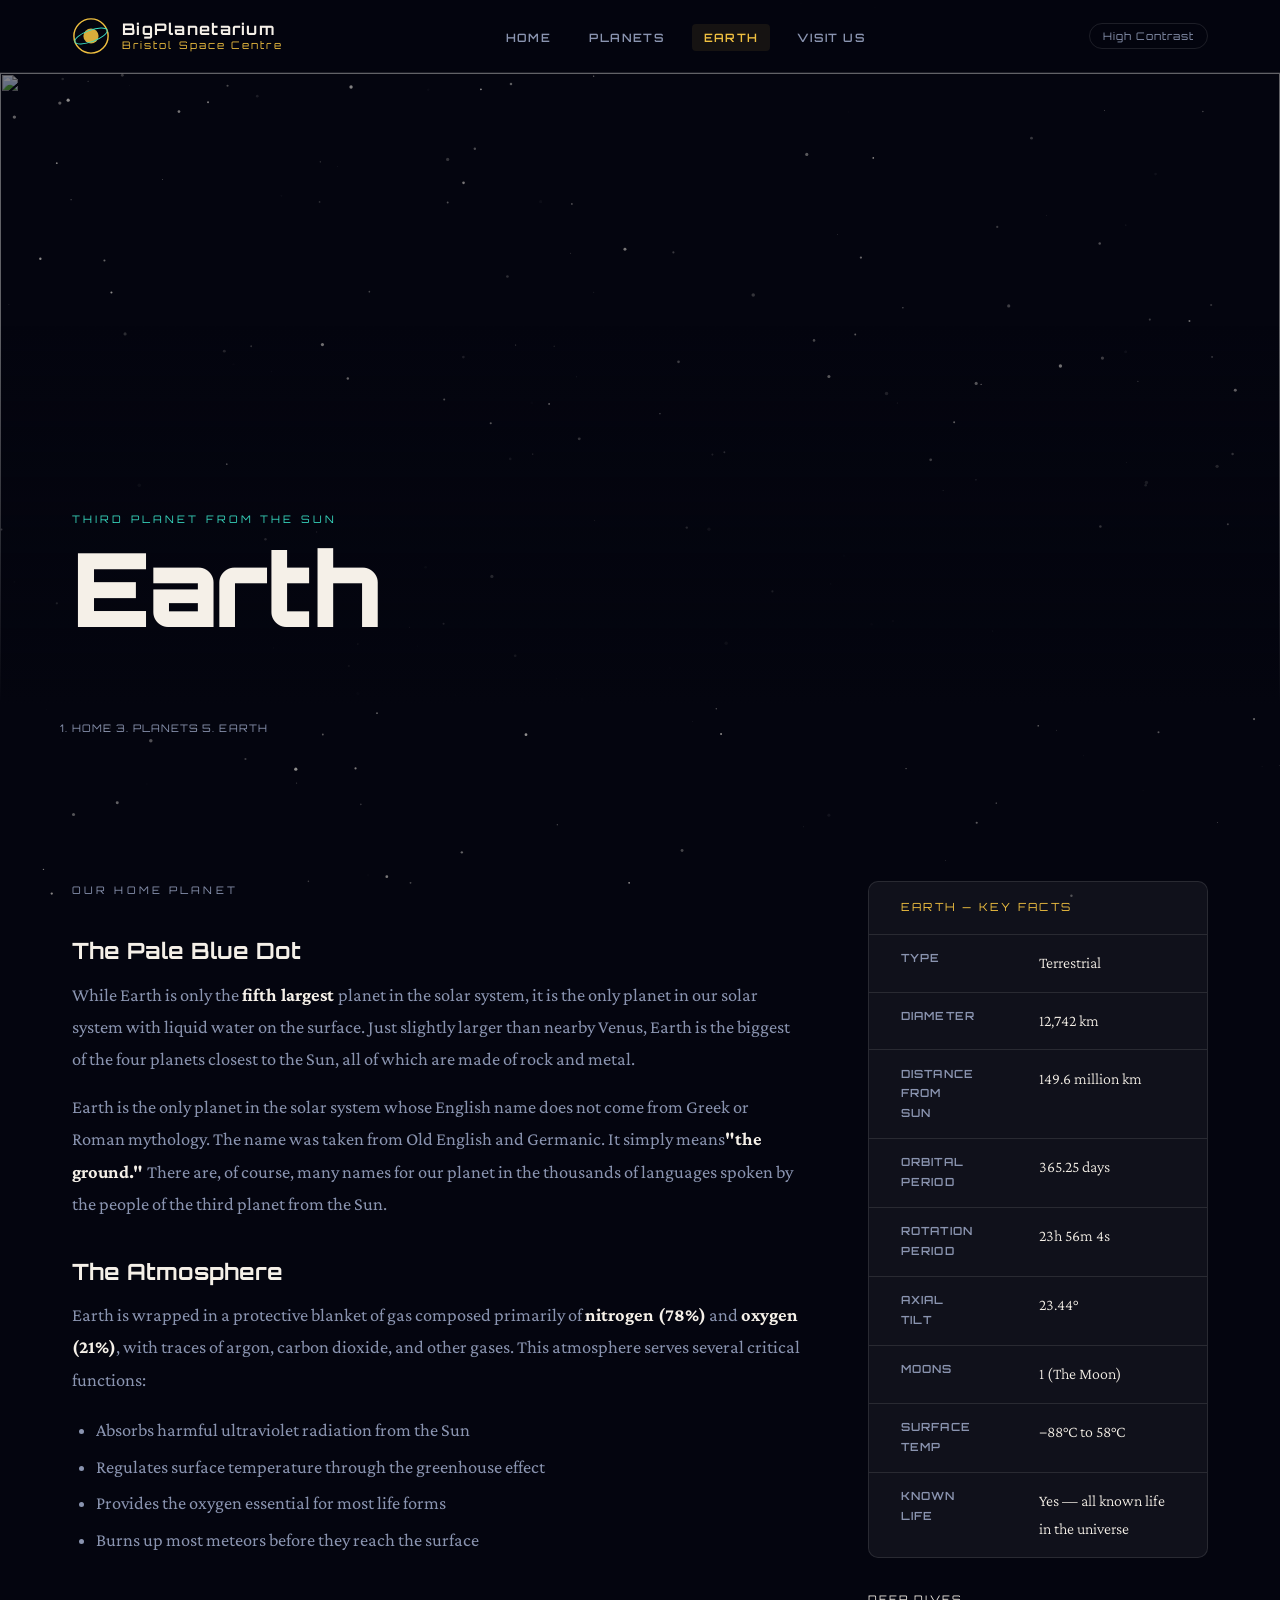
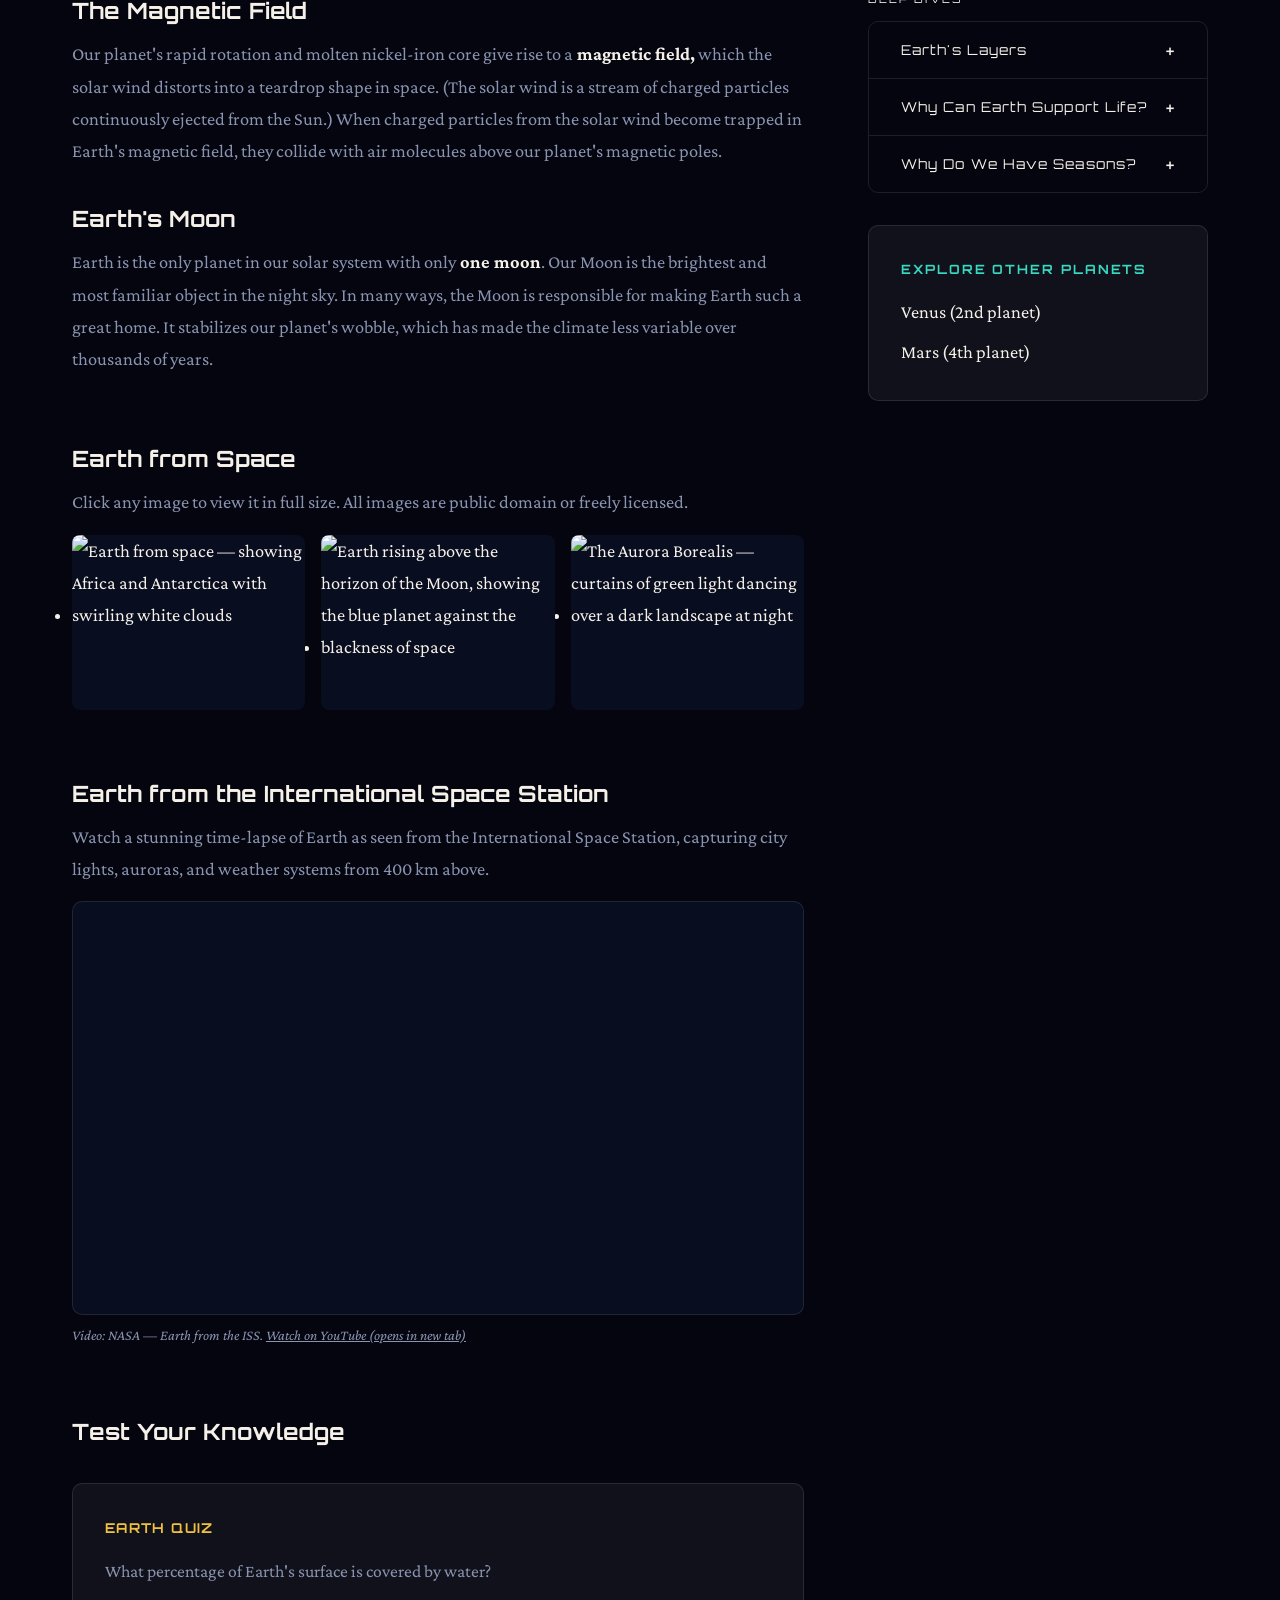
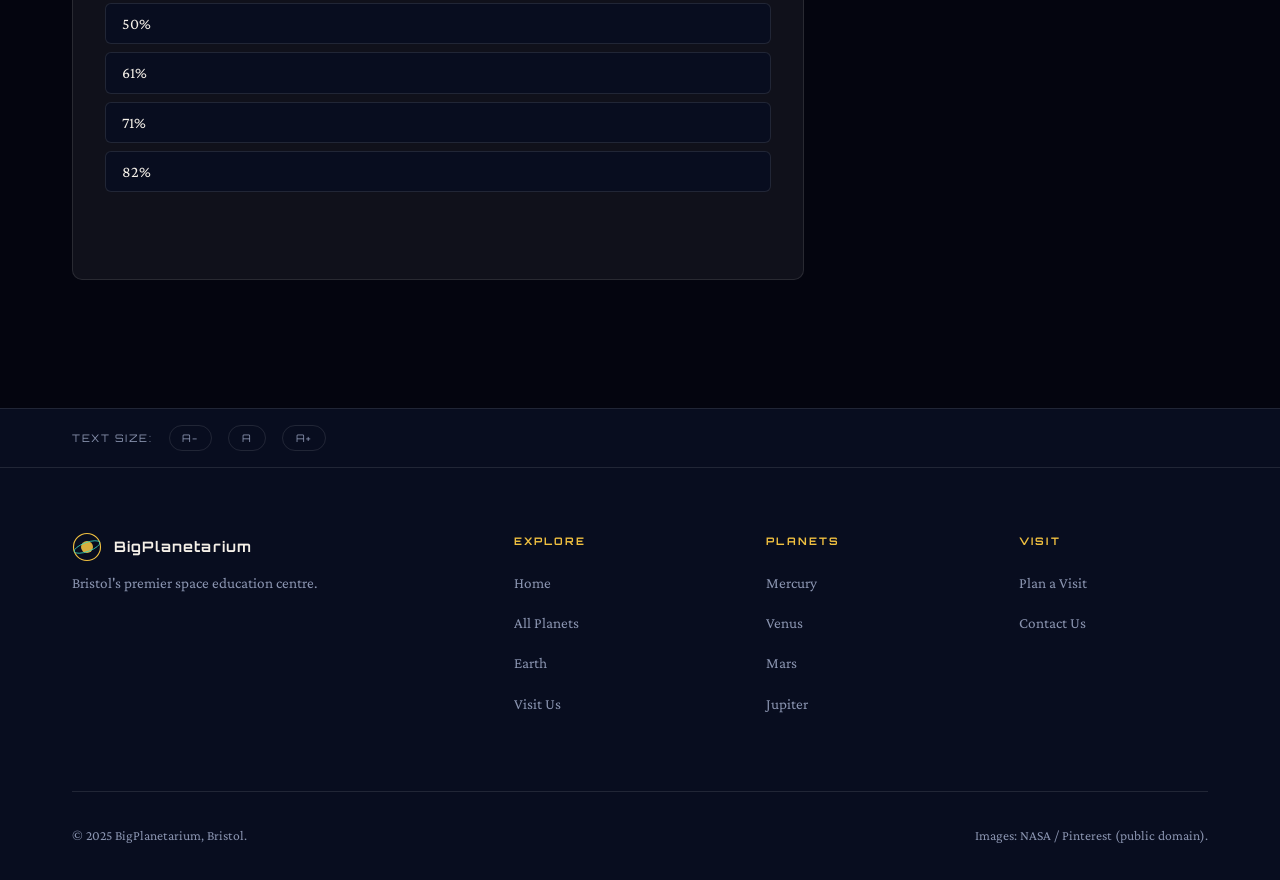
==== earth.html @ 1577a623 "updated and saved files" ====
<!DOCTYPE html>
<html lang="en">
<head>
  <meta charset="UTF-8" />
  <meta name="viewport" content="width=device-width, initial-scale=1.0" />
  <meta name="description" content="Explore Earth — our pale blue dot. Learn about its atmosphere, oceans, magnetic field, and the conditions that make it the only known planet to support life." />
  <title>Earth — BigPlanetarium</title>
  <link rel="stylesheet" href="css/style.css" />
  <link rel="icon" href="data:image/svg+xml,<svg xmlns='http://www.w3.org/2000/svg' viewBox='0 0 32 32'><circle cx='16' cy='16' r='14' fill='%23f0c040'/><circle cx='16' cy='16' r='8' fill='%23080d1f'/></svg>" />
</head>
<body>

  <a class="skip-link" href="#main-content">Skip to main content</a>
  <canvas id="starfield" aria-hidden="true"></canvas>

  <div class="page-wrapper">

    <!-- header -->
    <header class="site-header" role="banner">
      <div class="nav-inner">
        <a class="nav-logo" href="index.html" aria-label="BigPlanetarium — Home">
          <svg class="nav-logo-icon" viewBox="0 0 40 40" fill="none"
               xmlns="http://www.w3.org/2000/svg" aria-hidden="true" focusable="false">
            <circle cx="20" cy="20" r="18" stroke="#f0c040" stroke-width="1.5" />
            <circle cx="20" cy="20" r="8"  fill="#f0c040" opacity="0.9" />
            <ellipse cx="20" cy="20" rx="18" ry="6"
                     stroke="#38d9c0" stroke-width="1" fill="none"
                     transform="rotate(-20 20 20)" />
          </svg>
          <span class="nav-logo-text">
            BigPlanetarium
            <span>Bristol Space Centre</span>
          </span>
        </a>

        <button class="nav-toggle"
                aria-controls="primary-nav"
                aria-expanded="false"
                aria-label="Toggle navigation menu">
          <span class="icon-menu" aria-hidden="true">=</span>
          <span class="icon-close" aria-hidden="true">✕</span>
        </button>

        <nav aria-label="Primary navigation">
          <ul class="nav-list" id="primary-nav" role="list">
            <li><a href="index.html">Home</a></li>
            <li><a href="planets.html">Planets</a></li>
            <li><a href="earth.html" aria-current="page">Earth</a></li>
            <li><a href="about.html">Visit Us</a></li>
          </ul>
        </nav>

        <button class="contrast-btn" aria-pressed="false" title="Toggle high contrast mode">
          High Contrast
        </button>
      </div>
    </header>

    <main id="main-content" tabindex="-1">

      <!-- planet header -->
      <section class="planet-hero" aria-labelledby="earth-page-heading">
        <div class="planet-hero-bg" aria-hidden="true">
          <img src="https://i.pinimg.com/1200x/a0/ea/66/a0ea66f8c3942e92227729594aec8eda.jpg"
               alt=""
               loading="eager" />
        </div>
        <div class="planet-hero-content container">
          <p class="planet-hero-label">Third Planet from the Sun</p>
          <h1 class="planet-hero-title" id="earth-page-heading">Earth</h1>
        </div>
      </section>

      <!-- breadcrumb -->
      <nav aria-label="Breadcrumb" class="container">
        <ol class="breadcrumb" role="list">
          <li><a href="index.html">Home</a></li>
          <li aria-hidden="true" class="breadcrumb-sep">›</li>
          <li><a href="planets.html">Planets</a></li>
          <li aria-hidden="true" class="breadcrumb-sep">›</li>
          <li aria-current="page">Earth</li>
        </ol>
      </nav>

      <!-- main details -->
      <section class="section" aria-labelledby="earth-overview-heading">
        <div class="container">
          <div class="planet-detail-layout">

            <!-- main text  -->
            <div class="planet-detail-body">
              <p class="section-label">Our Home Planet</p>
              <h2 id="earth-overview-heading">The Pale Blue Dot</h2>

              <p>
                While Earth is only the <strong>fifth largest </strong>planet in the solar system, it is the 
                only planet in our solar system with liquid water on the surface. Just slightly 
                larger than nearby Venus, Earth is the biggest of the four planets closest to the 
                Sun, all of which are made of rock and metal.
              </p>
              <p>
                Earth is the only planet in the solar system whose English name does not come from Greek 
                or Roman mythology. The name was taken from Old English and Germanic. It simply means<strong>"the ground." </strong> 
                There are, of course, many names for our planet in the thousands of languages spoken by the people 
                of the third planet from the Sun.
              </p>

              <h2>The Atmosphere</h2>
              <p>
                Earth is wrapped in a protective blanket of gas composed primarily of
                <strong>nitrogen (78%)</strong> and <strong>oxygen (21%)</strong>, with traces
                of argon, carbon dioxide, and other gases. This atmosphere serves several
                critical functions:
              </p>
              <ul style="color:var(--clr-muted); padding-left:1.5rem; margin-bottom:var(--space-sm); line-height:2;">
                <li>Absorbs harmful ultraviolet radiation from the Sun</li>
                <li>Regulates surface temperature through the greenhouse effect</li>
                <li>Provides the oxygen essential for most life forms</li>
                <li>Burns up most meteors before they reach the surface</li>
              </ul>

              <h2>The Magnetic Field</h2>
              <p>
                Our planet's rapid rotation and molten nickel-iron core give rise to a<strong> magnetic 
                field,</strong> which the solar wind distorts into a teardrop shape in space. (The solar 
                wind is a stream of charged particles continuously ejected from the Sun.) When 
                charged particles from the solar wind become trapped in Earth's magnetic field, 
                they collide with air molecules above our planet's magnetic poles.
              </p>

              <h2>Earth's Moon</h2>
              <p>
                Earth is the only planet in our solar system with only<strong> one moon</strong>. Our Moon is the brightest 
                and most familiar object in the night sky. In many ways, the Moon is responsible for making 
                Earth such a great home. It stabilizes our planet's wobble, which has made the climate less 
                variable over thousands of years.
              </p>

              <!-- photo gallery -->
              <section aria-labelledby="gallery-heading" style="margin-top:var(--space-lg);">
                <h2 id="gallery-heading">Earth from Space</h2>
                <p style="color:var(--clr-muted);margin-bottom:var(--space-sm);">
                  Click any image to view it in full size. All images are public domain or
                  freely licensed.
                </p>

                <ul class="gallery-grid" role="list">
                  <li>
                    <figure class="gallery-item"
                            tabindex="0"
                            role="button"
                            aria-label="View full size: The Blue Marble — Earth from Apollo 17"
                            data-lightbox="https://assets.science.nasa.gov/content/dam/science/esd/eo/images/imagerecords/0/885/modis_wonderglobe_lrg.jpg"
                            data-alt="Earth from Apollo 17 — the full disc of Earth showing Africa, Antarctica, and swirling cloud formations"
                            data-caption="The 'Blue Marble' — photographed by the Apollo 17 crew, 1972">
                      <img src="https://assets.science.nasa.gov/content/dam/science/esd/eo/images/imagerecords/0/885/modis_wonderglobe_lrg.jpg"
                           alt="Earth from space — showing Africa and Antarctica with swirling white clouds"
                           loading="lazy" width="500" height="375" />
                      <figcaption>The Blue Marble, Apollo 17</figcaption>
                    </figure>
                  </li>

                  <li>
                    <figure class="gallery-item"
                            tabindex="0"
                            role="button"
                            aria-label="View full size: Earthrise over the Moon"
                            data-lightbox="https://assets.science.nasa.gov/dynamicimage/assets/science/esd/eo/images/imagerecords/150000/150699/art001e000095_FD1_Earth1_orig.jpg?w=720&h=540&fit=clip&crop=faces%2Cfocalpoint"
                            data-alt="Earth rising over the lunar horizon — a small blue and white sphere above the grey lunar surface"
                            data-caption="Earthrise — photographed from lunar orbit">
                      <img src="https://assets.science.nasa.gov/dynamicimage/assets/science/esd/eo/images/imagerecords/150000/150699/art001e000095_FD1_Earth1_orig.jpg?w=720&h=540&fit=clip&crop=faces%2Cfocalpoint"
                           alt="Earth rising above the horizon of the Moon, showing the blue planet against the blackness of space"
                           loading="lazy" width="500" height="375" />
                      <figcaption>Earthrise — from the Moon</figcaption>
                    </figure>
                  </li>

                  <li>
                    <figure class="gallery-item"
                            tabindex="0"
                            role="button"
                            aria-label="View full size: Aurora Borealis from the ISS"
                            data-lightbox="https://i.pinimg.com/736x/be/da/b7/bedab7f83283779652b79c8619fe3b9f.jpg"
                            data-alt="Aurora Borealis photographed from the International Space Station — curtains of green and pink light over the polar regions"
                            data-caption="Aurora Borealis — photographed from the ISS">
                      <img src="https://i.pinimg.com/736x/be/da/b7/bedab7f83283779652b79c8619fe3b9f.jpg"
                           alt="The Aurora Borealis — curtains of green light dancing over a dark landscape at night"
                           loading="lazy" width="500" height="375" />
                      <figcaption>Aurora Borealis</figcaption>
                    </figure>
                  </li>
                </ul>
              </section>

              <!-- video-->
              <section aria-labelledby="earth-video-heading" style="margin-top:var(--space-lg);">
                <h2 id="earth-video-heading">Earth from the International Space Station</h2>
                <p style="color:var(--clr-muted);margin-bottom:var(--space-sm);">
                  Watch a stunning time-lapse of Earth as seen from the
                  International Space Station, capturing city lights, auroras,
                  and weather systems from 400 km above.
                </p>
                <div class="video-wrap reveal">
                  <iframe width="560" height="315" src="https://www.youtube.com/embed/FG0fTKAqZ5g?si=7YWrjn0rTLWHgFlq" 
                  title="YouTube video player" frameborder="0" allow="accelerometer; autoplay; clipboard-write; encrypted-media; 
                  gyroscope; picture-in-picture; web-share" referrerpolicy="strict-origin-when-cross-origin" allowfullscreen></iframe>
                </div>
                <p style="color:var(--clr-muted);font-size:0.9rem;margin-top:0.5rem;">
                  <em>Video: NASA — Earth from the ISS.
                  <a href="https://youtu.be/FG0fTKAqZ5g?si=_Vwd6AWdwc_CxNia"
                     rel="noopener noreferrer" target="_blank"
                     style="color:var(--clr-accent-teal);">
                    Watch on YouTube (opens in new tab)
                  </a></em>
                </p>
              </section>

              <!-- quiz -->
              <section aria-labelledby="quiz-heading" style="margin-top:var(--space-lg);">
                <h2 id="quiz-heading">Test Your Knowledge</h2>

                <div class="quiz-card" id="planet-quiz" data-correct="2">
                  <h3>Earth Quiz</h3>

                  <p class="quiz-question" id="quiz-q1">
                    What percentage of Earth's surface is covered by water?
                  </p>

                  <ul class="quiz-options" role="list" aria-labelledby="quiz-q1">
                    <li role="listitem">
                      <button class="quiz-option-btn"
                              aria-describedby="quiz-feedback">
                        50%
                      </button>
                    </li>
                    <li role="listitem">
                      <button class="quiz-option-btn"
                              aria-describedby="quiz-feedback">
                        61%
                      </button>
                    </li>
                    <li role="listitem">
                      <button class="quiz-option-btn"
                              aria-describedby="quiz-feedback">
                        71%
                      </button>
                    </li>
                    <li role="listitem">
                      <button class="quiz-option-btn"
                              aria-describedby="quiz-feedback">
                        82%
                      </button>
                    </li>
                  </ul>

                  <!-- result announce -->
                  <p class="quiz-feedback"
                     id="quiz-feedback"
                     aria-live="polite"
                     aria-atomic="true"></p>
                </div>
              </section>

            </div><!-- planet detail -->

            <!-- more facts  -->
            <aside aria-label="Earth key facts and further reading">

              <!-- facts table -->
              <div class="planet-facts" style="margin-bottom:var(--space-md);">
                <table class="facts-table">
                  <caption>Earth — Key Facts</caption>
                  <tbody>
                    <tr>
                      <th scope="row">Type</th>
                      <td>Terrestrial</td>
                    </tr>
                    <tr>
                      <th scope="row">Diameter</th>
                      <td>12,742 km</td>
                    </tr>
                    <tr>
                      <th scope="row">Distance from Sun</th>
                      <td>149.6 million km </td>
                    </tr>
                    <tr>
                      <th scope="row">Orbital Period</th>
                      <td>365.25 days</td>
                    </tr>
                    <tr>
                      <th scope="row">Rotation Period</th>
                      <td>23h 56m 4s</td>
                    </tr>
                    <tr>
                      <th scope="row">Axial Tilt</th>
                      <td>23.44°</td>
                    </tr>
                    <tr>
                      <th scope="row">Moons</th>
                      <td>1 (The Moon)</td>
                    </tr>
                    <tr>
                      <th scope="row">Surface Temp</th>
                      <td>−88°C to 58°C</td>
                    </tr>
                    <tr>
                      <th scope="row">Known Life</th>
                      <td>Yes — all known life in the universe</td>
                    </tr>
                  </tbody>
                </table>
              </div>

              <!-- deep dives -->
              <div style="margin-bottom:var(--space-md);">
                <p style="font-family:var(--font-display);font-size:0.65rem;letter-spacing:0.2em;color:var(--clr-accent-gold);text-transform:uppercase;margin-bottom:0.75rem;">
                  Deep Dives
                </p>
                <div class="accordion" role="list">
                  <div class="accordion-item" role="listitem">
                    <h3>
                      <button class="accordion-btn"
                              aria-expanded="false"
                              aria-controls="acc-layers"
                              id="acc-layers-btn">
                        Earth's Layers
                        <span class="accordion-icon" aria-hidden="true">+</span>
                      </button>
                    </h3>
                    <div class="accordion-panel" id="acc-layers"
                         role="region" aria-labelledby="acc-layers-btn">
                      <p>
                        Earth has four main layers: the <strong>inner core</strong> (solid iron
                        and nickel, ~1,220 km radius), the <strong>outer core</strong> (liquid
                        iron, ~2,260 km thick), the <strong>mantle</strong> (silicate rock,
                        ~2,900 km thick), and the <strong>crust</strong> (5–70 km thick).
                        The movement of tectonic plates on the crust causes earthquakes,
                        volcanoes, and the slow drift of continents.
                      </p>
                    </div>
                  </div>

                  <div class="accordion-item" role="listitem">
                    <h3>
                      <button class="accordion-btn"
                              aria-expanded="false"
                              aria-controls="acc-life"
                              id="acc-life-btn">
                        Why Can Earth Support Life?
                        <span class="accordion-icon" aria-hidden="true">+</span>
                      </button>
                    </h3>
                    <div class="accordion-panel" id="acc-life"
                         role="region" aria-labelledby="acc-life-btn">
                      <p>
                        Earth sits in the Sun's <em>habitable zone</em> — the "Goldilocks
                        region" where temperatures allow liquid water to exist. Combined with
                        its protective magnetic field, ozone layer, stabilising Moon, and
                        plate tectonics (which recycles carbon), Earth has maintained
                        conditions suitable for life for over 3.5 billion years.
                      </p>
                    </div>
                  </div>

                  <div class="accordion-item" role="listitem">
                    <h3>
                      <button class="accordion-btn"
                              aria-expanded="false"
                              aria-controls="acc-seasons"
                              id="acc-seasons-btn">
                        Why Do We Have Seasons?
                        <span class="accordion-icon" aria-hidden="true">+</span>
                      </button>
                    </h3>
                    <div class="accordion-panel" id="acc-seasons"
                         role="region" aria-labelledby="acc-seasons-btn">
                      <p>
                        Earth's seasons are caused by its axial tilt of 23.44°, not by its
                        varying distance from the Sun (a common misconception). When the
                        Northern Hemisphere tilts toward the Sun, it receives more direct
                        sunlight and experiences summer. Six months later, it tilts away,
                        receiving less sunlight — winter.
                      </p>
                    </div>
                  </div>

                </div>
              </div>

              <!-- other planet nav -->
              <div class="info-box">
                <h3>Explore Other Planets</h3>
                <nav aria-label="Related planets">
                  <ul style="list-style:none;">
                    <li style="margin-bottom:0.5rem;">
                      <a href="planets.html#venus"
                         style="color:var(--clr-accent-gold);text-decoration:none;">
                        Venus (2nd planet)
                      </a>
                    </li>
                    <li>
                      <a href="planets.html#mars"
                         style="color:var(--clr-accent-gold);text-decoration:none;">
                        Mars (4th planet)
                      </a>
                    </li>
                  </ul>
                </nav>
              </div>

            </aside>

          </div><!-- planet detail stuff -->
        </div>
      </section>

      <!-- accessibilty bar -->
      <div role="complementary" aria-label="Accessibility tools"
           style="background:var(--clr-deep); border-top:1px solid var(--clr-border); padding:var(--space-sm) 0;">
        <div class="container"
             style="display:flex;align-items:center;gap:1rem;flex-wrap:wrap;">
          <span style="font-family:var(--font-display);font-size:0.65rem;letter-spacing:0.15em;color:var(--clr-muted);text-transform:uppercase;">
            Text Size:
          </span>
          <button class="font-decrease contrast-btn" aria-label="Decrease text size">A−</button>
          <button class="font-reset   contrast-btn" aria-label="Reset text size">A</button>
          <button class="font-increase contrast-btn" aria-label="Increase text size">A+</button>
        </div>
      </div>

    </main>

    <!-- footer -->
    <footer class="site-footer" role="contentinfo">
      <div class="footer-inner">
        <div class="footer-grid">
          <div class="footer-brand">
            <a class="nav-logo" href="index.html" aria-label="BigPlanetarium — Home">
              <svg width="30" height="30" viewBox="0 0 40 40" fill="none" aria-hidden="true" focusable="false">
                <circle cx="20" cy="20" r="18" stroke="#f0c040" stroke-width="1.5"/>
                <circle cx="20" cy="20" r="8" fill="#f0c040" opacity="0.9"/>
                <ellipse cx="20" cy="20" rx="18" ry="6" stroke="#38d9c0" stroke-width="1" fill="none" transform="rotate(-20 20 20)"/>
              </svg>
              <span class="nav-logo-text" style="font-size:0.9rem;">BigPlanetarium</span>
            </a>
            <p>Bristol's premier space education centre.</p>
          </div>
          <div class="footer-col">
            <h4>Explore</h4>
            <ul>
              <li><a href="index.html">Home</a></li>
              <li><a href="planets.html">All Planets</a></li>
              <li><a href="earth.html">Earth</a></li>
              <li><a href="about.html">Visit Us</a></li>
            </ul>
          </div>
          <div class="footer-col">
            <h4>Planets</h4>
            <ul>
              <li><a href="planets.html#mercury">Mercury</a></li>
              <li><a href="planets.html#venus">Venus</a></li>
              <li><a href="planets.html#mars">Mars</a></li>
              <li><a href="planets.html#jupiter">Jupiter</a></li>
            </ul>
          </div>
          <div class="footer-col">
            <h4>Visit</h4>
            <ul>
              <li><a href="about.html">Plan a Visit</a></li>
              <li><a href="about.html#contact">Contact Us</a></li>
            </ul>
          </div>
        </div>
        <div class="footer-bottom">
          <p>&copy; 2025 BigPlanetarium, Bristol.</p>
          <p>Images: NASA / Pinterest (public domain).</p>
        </div>
      </div>
    </footer>

  </div>

  <!-- lightbox -->
  <div id="lightbox" class="lightbox-overlay"
       role="dialog" aria-modal="true"
       aria-label="Image viewer"
       aria-hidden="true">
    <button class="lightbox-close" id="lightbox-close" aria-label="Close image viewer">✕</button>
    <img id="lightbox-img" src="" alt="" />
    <p class="lightbox-caption" id="lightbox-caption"></p>
  </div>

  <script src="js/main.js"></script>
</body>
</html>
---- css/style.css ----
@import url('https://fonts.googleapis.com/css2?family=Orbitron:wght@400;600;700;900&family=Crimson+Pro:ital,wght@0,300;0,400;0,600;1,300;1,400&display=swap');

/* colours*/
:root {
  --clr-void:   #04050f;
  --clr-deep:   #080d1f;
  --clr-nebula: #0d1535;
  --clr-gold:   #f0c040;
  --clr-teal:   #38d9c0;
  --clr-rose:   #e8547a;
  --clr-star:   #f5f0e8;
  --clr-muted:  #8a94b0;
  --clr-surface: rgba(255,255,255,0.05);
  --clr-border:  rgba(255,255,255,0.1);

  --font-display: 'Orbitron', sans-serif;
  --font-body:    'Crimson Pro', serif;

  --space-xs: 0.5rem;
  --space-sm: 1rem;
  --space-md: 2rem;
  --space-lg: 4rem;
  --space-xl: 8rem;

  --t: 0.3s ease;
  --focus-ring: 3px solid var(--clr-gold);
}

/*reseting */
*, *::before, *::after { box-sizing: border-box; margin: 0; padding: 0; }

html { scroll-behavior: smooth; font-size: 16px; }

@media (prefers-reduced-motion: reduce) {
  *, *::before, *::after {
    animation-duration: 0.01ms !important;
    animation-iteration-count: 1 !important;
    transition-duration: 0.01ms !important;
    scroll-behavior: auto !important;
  }
}

body {
  background: var(--clr-void);
  color: var(--clr-star);
  font-family: var(--font-body);
  font-size: 1.15rem;
  line-height: 1.75;
  min-height: 100vh;
  overflow-x: hidden;
}

/* skip link */
.skip-link {
  position: absolute;
  top: -100%;
  left: var(--space-sm);
  background: var(--clr-gold);
  color: var(--clr-void);
  font-family: var(--font-display);
  font-size: 0.8rem;
  font-weight: 700;
  letter-spacing: 0.05em;
  padding: 0.75rem 1.5rem;
  border-radius: 0 0 6px 6px;
  text-decoration: none;
  z-index: 9999;
  transition: top var(--t);
}
.skip-link:focus { top: 0; }

:focus-visible { outline: var(--focus-ring); outline-offset: 4px; border-radius: 3px; }


#starfield {
  position: fixed;
  inset: 0;
  z-index: 0;
  pointer-events: none;
  opacity: 0.6;
}

.page-wrapper { position: relative; z-index: 1; }

/* all of the nav stuff */
.site-header {
  position: sticky;
  top: 0;
  z-index: 100;
  background: rgba(4,5,15,0.9);
  backdrop-filter: blur(12px);
  -webkit-backdrop-filter: blur(12px);
  border-bottom: 1px solid var(--clr-border);
}

.nav-inner {
  max-width: 1200px;
  margin: 0 auto;
  padding: 0 var(--space-md);
  display: flex;
  align-items: center;
  justify-content: space-between;
  height: 72px;
}

.nav-logo {
  display: flex;
  align-items: center;
  gap: 0.75rem;
  text-decoration: none;
  color: var(--clr-star);
}

.nav-logo-icon { width: 38px; height: 38px; flex-shrink: 0; }

.nav-logo-text {
  font-family: var(--font-display);
  font-size: 1rem;
  font-weight: 700;
  letter-spacing: 0.08em;
  line-height: 1.2;
}

.nav-logo-text span {
  display: block;
  color: var(--clr-gold);
  font-size: 0.65rem;
  letter-spacing: 0.2em;
  font-weight: 400;
}

.nav-toggle {
  display: none;
  background: none;
  border: 1px solid var(--clr-border);
  border-radius: 6px;
  color: var(--clr-star);
  cursor: pointer;
  padding: 0.5rem;
  font-size: 1.5rem;
  line-height: 1;
  transition: border-color var(--t), color var(--t);
}
.nav-toggle:hover, .nav-toggle:focus-visible { border-color: var(--clr-gold); color: var(--clr-gold); }

.nav-toggle[aria-expanded="true"]  .icon-close { display: inline; }
.nav-toggle[aria-expanded="true"]  .icon-menu  { display: none; }
.nav-toggle[aria-expanded="false"] .icon-close { display: none; }
.nav-toggle[aria-expanded="false"] .icon-menu  { display: inline; }

.nav-list {
  display: flex;
  align-items: center;
  gap: var(--space-sm);
  list-style: none;
}

.nav-list a {
  font-family: var(--font-display);
  font-size: 0.72rem;
  letter-spacing: 0.12em;
  font-weight: 600;
  color: var(--clr-muted);
  text-decoration: none;
  padding: 0.4rem 0.7rem;
  border-radius: 4px;
  text-transform: uppercase;
  transition: color var(--t), background var(--t);
}
.nav-list a:hover, .nav-list a[aria-current="page"] {
  color: var(--clr-gold);
  background: rgba(240,192,64,0.08);
}

@media (prefers-contrast: more) { .nav-list a { color: var(--clr-star); } }

/* contrast things */
.contrast-btn {
  background: none;
  border: 1px solid var(--clr-border);
  border-radius: 20px;
  color: var(--clr-muted);
  cursor: pointer;
  font-family: var(--font-display);
  font-size: 0.65rem;
  letter-spacing: 0.1em;
  padding: 0.3rem 0.8rem;
  transition: all var(--t);
  white-space: nowrap;
}
.contrast-btn:hover { border-color: var(--clr-teal); color: var(--clr-teal); }

/* hero contents  */
.hero {
  position: relative;
  min-height: 92vh;
  display: flex;
  align-items: center;
  overflow: hidden;
}

.hero-bg { position: absolute; inset: 0; z-index: 0; }
.hero-bg img { width: 100%; height: 100%; object-fit: cover; opacity: 0.35; }
.hero-bg::after {
  content: '';
  position: absolute;
  inset: 0;
  background: linear-gradient(135deg, rgba(4,5,15,0.9) 0%, rgba(8,13,31,0.7) 50%, rgba(4,5,15,0.85) 100%);
}

.hero-content {
  position: relative;
  z-index: 1;
  max-width: 1200px;
  margin: 0 auto;
  padding: var(--space-xl) var(--space-md);
}

.hero-eyebrow {
  font-family: var(--font-display);
  font-size: 0.7rem;
  letter-spacing: 0.3em;
  color: var(--clr-teal);
  text-transform: uppercase;
  margin-bottom: var(--space-sm);
  animation: fadeInUp 0.8s ease both;
}

.hero-title {
  font-family: var(--font-display);
  font-size: clamp(2.8rem, 7vw, 6rem);
  font-weight: 900;
  line-height: 1.05;
  letter-spacing: -0.02em;
  margin-bottom: var(--space-md);
  animation: fadeInUp 0.8s 0.15s ease both;
}
.hero-title em { font-style: normal; color: var(--clr-gold); }

.hero-subtitle {
  font-size: 1.3rem;
  font-weight: 300;
  color: var(--clr-muted);
  max-width: 560px;
  margin-bottom: var(--space-md);
  animation: fadeInUp 0.8s 0.3s ease both;
}

.hero-cta-group {
  display: flex;
  flex-wrap: wrap;
  gap: var(--space-sm);
  animation: fadeInUp 0.8s 0.45s ease both;
}

/* buttons */
.btn {
  display: inline-flex;
  align-items: center;
  gap: 0.5rem;
  font-family: var(--font-display);
  font-size: 0.75rem;
  font-weight: 700;
  letter-spacing: 0.12em;
  text-transform: uppercase;
  text-decoration: none;
  padding: 0.9rem 2rem;
  border-radius: 4px;
  border: 2px solid transparent;
  cursor: pointer;
  transition: all var(--t);
}

.btn-primary { background: var(--clr-gold); color: var(--clr-void); border-color: var(--clr-gold); }
.btn-primary:hover { background: transparent; color: var(--clr-gold); }

.btn-outline { background: transparent; color: var(--clr-star); border-color: var(--clr-border); }
.btn-outline:hover { border-color: var(--clr-teal); color: var(--clr-teal); }

/* sections */
.section { padding: var(--space-xl) 0; }

.container { max-width: 1200px; margin: 0 auto; padding: 0 var(--space-md); }

.section-label {
  font-family: var(--font-display);
  font-size: 0.65rem;
  letter-spacing: 0.3em;
  color: var(--clr-teal);
  text-transform: uppercase;
  margin-bottom: var(--space-xs);
}

.section-title {
  font-family: var(--font-display);
  font-size: clamp(1.8rem, 4vw, 3rem);
  font-weight: 700;
  margin-bottom: var(--space-sm);
  line-height: 1.15;
}

.section-lead {
  font-size: 1.2rem;
  color: var(--clr-muted);
  max-width: 640px;
  margin-bottom: var(--space-lg);
}

/* stats strips */
.stats-strip {
  background: var(--clr-surface);
  border-top: 1px solid var(--clr-border);
  border-bottom: 1px solid var(--clr-border);
}

.stats-grid { display: grid; grid-template-columns: repeat(4, 1fr); }

.stat-item {
  padding: var(--space-md);
  border-right: 1px solid var(--clr-border);
  text-align: center;
}
.stat-item:last-child { border-right: none; }

.stat-number {
  font-family: var(--font-display);
  font-size: clamp(1.6rem, 3.5vw, 2.5rem);
  font-weight: 900;
  color: var(--clr-gold);
  display: block;
  line-height: 1.1;
}

.stat-label { font-size: 0.9rem; color: var(--clr-muted); display: block; margin-top: 0.25rem; }

/* milkyway things  */
.milkyway-layout {
  display: grid;
  grid-template-columns: 1fr 1fr;
  gap: var(--space-lg);
  align-items: center;
}

.milkyway-img-wrap {
  position: relative;
  border-radius: 8px;
  overflow: hidden;
}
.milkyway-img-wrap img { width: 100%; display: block; border-radius: 8px; transition: transform 0.6s ease; }
.milkyway-img-wrap:hover img { transform: scale(1.03); }
.milkyway-img-wrap::before {
  content: '';
  position: absolute;
  inset: 0;
  border: 1px solid var(--clr-border);
  border-radius: 8px;
  z-index: 1;
  pointer-events: none;
}

.milkyway-text h2 {
  font-family: var(--font-display);
  font-size: clamp(1.6rem, 3vw, 2.4rem);
  font-weight: 700;
  margin-bottom: var(--space-sm);
  line-height: 1.2;
}
.milkyway-text p { color: var(--clr-muted); margin-bottom: var(--space-sm); }
.milkyway-text p strong { color: var(--clr-star); }

/* planet cards */
.planets-grid { display: grid; grid-template-columns: repeat(auto-fill, minmax(260px, 1fr)); gap: var(--space-md); }

.planet-card {
  background: var(--clr-surface);
  border: 1px solid var(--clr-border);
  border-radius: 10px;
  overflow: hidden;
  text-decoration: none;
  color: inherit;
  display: flex;
  flex-direction: column;
  transition: transform var(--t), border-color var(--t), box-shadow var(--t);
}
.planet-card:hover, .planet-card:focus-visible {
  transform: translateY(-6px);
  border-color: var(--clr-gold);
  box-shadow: 0 20px 60px rgba(240,192,64,0.12);
}

.planet-card-img { position: relative; height: 200px; overflow: hidden; background: var(--clr-deep); }
.planet-card-img img { width: 100%; height: 100%; object-fit: cover; transition: transform 0.5s ease; }
.planet-card:hover .planet-card-img img { transform: scale(1.08); }

.planet-card-badge {
  position: absolute;
  top: 0.75rem; right: 0.75rem;
  background: rgba(4,5,15,0.8);
  border: 1px solid var(--clr-border);
  border-radius: 20px;
  font-family: var(--font-display);
  font-size: 0.6rem;
  letter-spacing: 0.12em;
  color: var(--clr-teal);
  padding: 0.25rem 0.7rem;
}

.planet-card-body { padding: var(--space-sm) var(--space-md); flex: 1; display: flex; flex-direction: column; }

.planet-card-name { font-family: var(--font-display); font-size: 1.1rem; font-weight: 700; margin-bottom: 0.4rem; }

.planet-card-desc { font-size: 0.95rem; color: var(--clr-muted); flex: 1; margin-bottom: var(--space-sm); }

.planet-card-link {
  font-family: var(--font-display);
  font-size: 0.65rem;
  letter-spacing: 0.12em;
  color: var(--clr-gold);
  text-transform: uppercase;
  display: flex;
  align-items: center;
  gap: 0.4rem;
}
.planet-card-link::after { content: '→'; transition: transform var(--t); }
.planet-card:hover .planet-card-link::after { transform: translateX(4px); }

/* planet details */
.planet-hero {
  position: relative;
  height: 70vh;
  min-height: 420px;
  display: flex;
  align-items: flex-end;
  overflow: hidden;
}

.planet-hero-bg { position: absolute; inset: 0; }
.planet-hero-bg img { width: 100%; height: 100%; object-fit: cover; opacity: 0.5; }
.planet-hero-bg::after {
  content: '';
  position: absolute;
  inset: 0;
  background: linear-gradient(to top, var(--clr-void) 0%, transparent 60%);
}

.planet-hero-content {
  position: relative;
  z-index: 1;
  width: 100%;
  max-width: 1200px;
  margin: 0 auto;
  padding: var(--space-lg) var(--space-md);
}

.planet-hero-label {
  font-family: var(--font-display);
  font-size: 0.65rem;
  letter-spacing: 0.3em;
  color: var(--clr-teal);
  text-transform: uppercase;
  margin-bottom: 0.5rem;
}

.planet-hero-title {
  font-family: var(--font-display);
  font-size: clamp(3rem, 8vw, 6.5rem);
  font-weight: 900;
  line-height: 1;
  letter-spacing: -0.02em;
}

/* planet table facts  */
.planet-facts {
  background: var(--clr-surface);
  border: 1px solid var(--clr-border);
  border-radius: 10px;
  overflow: hidden;
}

.facts-table { width: 100%; border-collapse: collapse; }

.facts-table caption {
  font-family: var(--font-display);
  font-size: 0.7rem;
  letter-spacing: 0.2em;
  color: var(--clr-gold);
  text-transform: uppercase;
  padding: var(--space-sm) var(--space-md);
  text-align: left;
  border-bottom: 1px solid var(--clr-border);
}

.facts-table th, .facts-table td {
  padding: 0.9rem var(--space-md);
  border-bottom: 1px solid var(--clr-border);
  text-align: left;
  vertical-align: top;
}
.facts-table tr:last-child th, .facts-table tr:last-child td { border-bottom: none; }

.facts-table th {
  font-family: var(--font-display);
  font-size: 0.7rem;
  letter-spacing: 0.1em;
  color: var(--clr-muted);
  font-weight: 600;
  text-transform: uppercase;
  width: 40%;
}

.facts-table td { font-size: 1rem; font-weight: 300; }

.planet-detail-layout { display: grid; grid-template-columns: 1fr 340px; gap: var(--space-lg); align-items: start; }

.planet-detail-body h2 {
  font-family: var(--font-display);
  font-size: 1.4rem;
  font-weight: 700;
  margin: var(--space-md) 0 var(--space-xs);
}
.planet-detail-body p { color: var(--clr-muted); margin-bottom: var(--space-sm); }
.planet-detail-body p strong { color: var(--clr-star); }

/* quiz block */
.quiz-card {
  background: var(--clr-surface);
  border: 1px solid var(--clr-border);
  border-radius: 10px;
  padding: var(--space-md);
  margin-top: var(--space-md);
}

.quiz-card h3 {
  font-family: var(--font-display);
  font-size: 0.85rem;
  letter-spacing: 0.1em;
  color: var(--clr-gold);
  text-transform: uppercase;
  margin-bottom: var(--space-sm);
}

.quiz-question { font-size: 1.1rem; margin-bottom: var(--space-sm); }

.quiz-options { list-style: none; display: flex; flex-direction: column; gap: 0.5rem; }

.quiz-options li button {
  width: 100%;
  background: var(--clr-deep);
  border: 1px solid var(--clr-border);
  border-radius: 6px;
  color: var(--clr-star);
  font-family: var(--font-body);
  font-size: 1rem;
  padding: 0.7rem 1rem;
  text-align: left;
  cursor: pointer;
  transition: all var(--t);
}
.quiz-options li button:hover { border-color: var(--clr-teal); color: var(--clr-teal); background: rgba(56,217,192,0.05); }
.quiz-options li button.correct  { border-color: #4ade80; color: #4ade80; background: rgba(74,222,128,0.08); }
.quiz-options li button.incorrect { border-color: var(--clr-rose); color: var(--clr-rose); background: rgba(232,84,122,0.08); }

.quiz-feedback { margin-top: var(--space-sm); font-size: 0.95rem; min-height: 1.5em; }

/* video */
.video-wrap {
  position: relative;
  padding-bottom: 56.25%;
  height: 0;
  overflow: hidden;
  border-radius: 10px;
  border: 1px solid var(--clr-border);
  background: var(--clr-deep);
}
.video-wrap iframe { position: absolute; inset: 0; width: 100%; height: 100%; border: none; }

/* gallery */
.gallery-grid { display: grid; grid-template-columns: repeat(3, 1fr); gap: 1rem; }

.gallery-item {
  position: relative;
  border-radius: 8px;
  overflow: hidden;
  aspect-ratio: 4/3;
  cursor: pointer;
  background: var(--clr-deep);
}
.gallery-item img { width: 100%; height: 100%; object-fit: cover; transition: transform 0.5s ease; }
.gallery-item:hover img, .gallery-item:focus-within img { transform: scale(1.06); }

.gallery-item figcaption {
  position: absolute;
  bottom: 0; left: 0; right: 0;
  background: linear-gradient(transparent, rgba(4,5,15,0.9));
  color: var(--clr-muted);
  font-size: 0.85rem;
  padding: 1.5rem 0.75rem 0.75rem;
  transform: translateY(100%);
  transition: transform var(--t);
}
.gallery-item:hover figcaption, .gallery-item:focus-within figcaption { transform: translateY(0); }

/* lightbox */
.lightbox-overlay {
  display: none;
  position: fixed;
  inset: 0;
  background: rgba(0,0,0,0.92);
  z-index: 1000;
  align-items: center;
  justify-content: center;
  padding: var(--space-md);
}
.lightbox-overlay.active { display: flex; }
.lightbox-overlay img { max-width: 90vw; max-height: 85vh; object-fit: contain; border-radius: 6px; }

.lightbox-close {
  position: absolute;
  top: var(--space-sm); right: var(--space-sm);
  background: none;
  border: 1px solid var(--clr-border);
  border-radius: 50%;
  color: var(--clr-star);
  cursor: pointer;
  width: 44px; height: 44px;
  font-size: 1.4rem;
  display: flex;
  align-items: center;
  justify-content: center;
  transition: all var(--t);
}
.lightbox-close:hover { border-color: var(--clr-gold); color: var(--clr-gold); }

.lightbox-caption {
  position: absolute;
  bottom: var(--space-sm);
  left: 50%;
  transform: translateX(-50%);
  color: var(--clr-muted);
  font-size: 0.95rem;
  text-align: center;
  white-space: nowrap;
}

/* accordion stuff */
.accordion { border: 1px solid var(--clr-border); border-radius: 10px; overflow: hidden; }

.accordion-item { border-bottom: 1px solid var(--clr-border); }
.accordion-item:last-child { border-bottom: none; }

.accordion-btn {
  width: 100%;
  background: none;
  border: none;
  color: var(--clr-star);
  cursor: pointer;
  display: flex;
  align-items: center;
  justify-content: space-between;
  font-family: var(--font-display);
  font-size: 0.85rem;
  letter-spacing: 0.08em;
  padding: var(--space-sm) var(--space-md);
  text-align: left;
  gap: 1rem;
  transition: background var(--t), color var(--t);
}
.accordion-btn:hover { background: var(--clr-surface); color: var(--clr-gold); }
.accordion-btn[aria-expanded="true"] { color: var(--clr-gold); background: rgba(240,192,64,0.05); }

.accordion-icon { font-size: 1.2rem; transition: transform var(--t); flex-shrink: 0; }
.accordion-btn[aria-expanded="true"] .accordion-icon { transform: rotate(45deg); }

.accordion-panel { display: none; padding: 0 var(--space-md) var(--space-md); color: var(--clr-muted); font-size: 1rem; line-height: 1.8; }
.accordion-panel.open { display: block; }

/* about us and visit us  */
.about-grid { display: grid; grid-template-columns: 1fr 1fr; gap: var(--space-lg); align-items: start; }

.team-grid { display: grid; grid-template-columns: repeat(3, 1fr); gap: var(--space-md); margin-top: var(--space-md); }

.team-card {
  background: var(--clr-surface);
  border: 1px solid var(--clr-border);
  border-radius: 10px;
  padding: var(--space-md);
  text-align: center;
}
.team-card-avatar {
  width: 80px; height: 80px;
  border-radius: 50%;
  object-fit: cover;
  border: 2px solid var(--clr-border);
  margin: 0 auto var(--space-sm);
  display: block;
}
.team-card h3 { font-family: var(--font-display); font-size: 0.9rem; margin-bottom: 0.25rem; }
.team-card p  { font-size: 0.9rem; color: var(--clr-muted); }

.info-box {
  background: var(--clr-surface);
  border: 1px solid var(--clr-border);
  border-radius: 10px;
  padding: var(--space-md);
  margin-bottom: var(--space-md);
}
.info-box h3 {
  font-family: var(--font-display);
  font-size: 0.8rem;
  letter-spacing: 0.15em;
  color: var(--clr-teal);
  text-transform: uppercase;
  margin-bottom: var(--space-sm);
}
.info-box p, .info-box address { font-style: normal; color: var(--clr-muted); line-height: 1.9; }
.info-box a { color: var(--clr-gold); text-decoration: underline; text-underline-offset: 3px; }

/* breadcrumb */
.breadcrumb {
  display: flex;
  align-items: center;
  gap: 0.5rem;
  font-family: var(--font-display);
  font-size: 0.65rem;
  letter-spacing: 0.1em;
  color: var(--clr-muted);
  text-transform: uppercase;
  padding: var(--space-sm) 0;
  flex-wrap: wrap;
}
.breadcrumb a { color: var(--clr-muted); text-decoration: none; transition: color var(--t); }
.breadcrumb a:hover { color: var(--clr-gold); }
.breadcrumb-sep { color: var(--clr-border); }

/* footer */
.site-footer { background: var(--clr-deep); border-top: 1px solid var(--clr-border); padding: var(--space-lg) 0 var(--space-md); }

.footer-inner { max-width: 1200px; margin: 0 auto; padding: 0 var(--space-md); }

.footer-grid { display: grid; grid-template-columns: 2fr 1fr 1fr 1fr; gap: var(--space-lg); margin-bottom: var(--space-lg); }

.footer-brand p { color: var(--clr-muted); font-size: 0.95rem; max-width: 280px; margin-top: var(--space-xs); }

.footer-col h4 {
  font-family: var(--font-display);
  font-size: 0.65rem;
  letter-spacing: 0.2em;
  color: var(--clr-gold);
  text-transform: uppercase;
  margin-bottom: var(--space-sm);
}
.footer-col ul { list-style: none; }
.footer-col ul li { margin-bottom: 0.5rem; }
.footer-col ul a { color: var(--clr-muted); text-decoration: none; font-size: 0.95rem; transition: color var(--t); }
.footer-col ul a:hover { color: var(--clr-gold); }

.footer-bottom {
  border-top: 1px solid var(--clr-border);
  padding-top: var(--space-md);
  display: flex;
  justify-content: space-between;
  align-items: center;
  flex-wrap: wrap;
  gap: var(--space-sm);
}
.footer-bottom p { font-size: 0.85rem; color: var(--clr-muted); }
.footer-bottom a { color: var(--clr-teal); text-decoration: none; }

/* high contrast mode */
body.high-contrast {
  --clr-void:    #000;
  --clr-deep:    #0a0a0a;
  --clr-nebula:  #111;
  --clr-star:    #fff;
  --clr-muted:   #ddd;
  --clr-surface: rgba(255,255,255,0.1);
  --clr-border:  rgba(255,255,255,0.4);
  --clr-gold:    #ffdd00;
  --clr-teal:    #00ffee;
  --clr-rose:    #ff6688;
}
body.high-contrast .hero-bg img,
body.high-contrast .planet-hero-bg img { opacity: 0.15; }

/* animations */
@keyframes fadeInUp {
  from { opacity: 0; transform: translateY(24px); }
  to   { opacity: 1; transform: translateY(0); }
}
@keyframes orbit {
  from { transform: rotate(0deg) translateX(60px) rotate(0deg); }
  to   { transform: rotate(360deg) translateX(60px) rotate(-360deg); }
}
@keyframes pulse {
  0%, 100% { opacity: 1; }
  50%       { opacity: 0.5; }
}

/* tablet */
@media (max-width: 900px) {
  .stats-grid { grid-template-columns: repeat(2, 1fr); }
  .milkyway-layout, .planet-detail-layout, .about-grid { grid-template-columns: 1fr; }
  .footer-grid { grid-template-columns: 1fr 1fr; }
  .gallery-grid { grid-template-columns: repeat(2, 1fr); }
  .team-grid { grid-template-columns: repeat(2, 1fr); }
}

/* mobile */
@media (max-width: 600px) {
  :root { --space-lg: 3rem; --space-xl: 5rem; }

  .nav-toggle { display: flex; align-items: center; justify-content: center; }

  .nav-list {
    display: none;
    position: absolute;
    top: 72px; left: 0; right: 0;
    flex-direction: column;
    background: rgba(4,5,15,0.98);
    backdrop-filter: blur(12px);
    border-bottom: 1px solid var(--clr-border);
    padding: var(--space-sm) var(--space-md);
    gap: 0.25rem;
    align-items: stretch;
  }
  .nav-list.open { display: flex; }
  .nav-list a { padding: 0.75rem 0.5rem; font-size: 0.8rem; }

  .contrast-btn { display: none; }

  .stats-grid { grid-template-columns: repeat(2, 1fr); }
  .stat-item { padding: var(--space-sm); }
  .planets-grid, .gallery-grid, .team-grid { grid-template-columns: 1fr; }
  .footer-grid { grid-template-columns: 1fr; gap: var(--space-md); }
  .footer-bottom { flex-direction: column; text-align: center; }
  .hero-cta-group { flex-direction: column; }
  .btn { text-align: center; justify-content: center; }
}

/* print media*/
@media print {
  #starfield, .site-header, .site-footer,
  .hero-bg, .planet-hero-bg, .contrast-btn, .nav-toggle { display: none !important; }
  body { background: white; color: black; }
  .section-title, .hero-title, .planet-hero-title { color: black; }
}
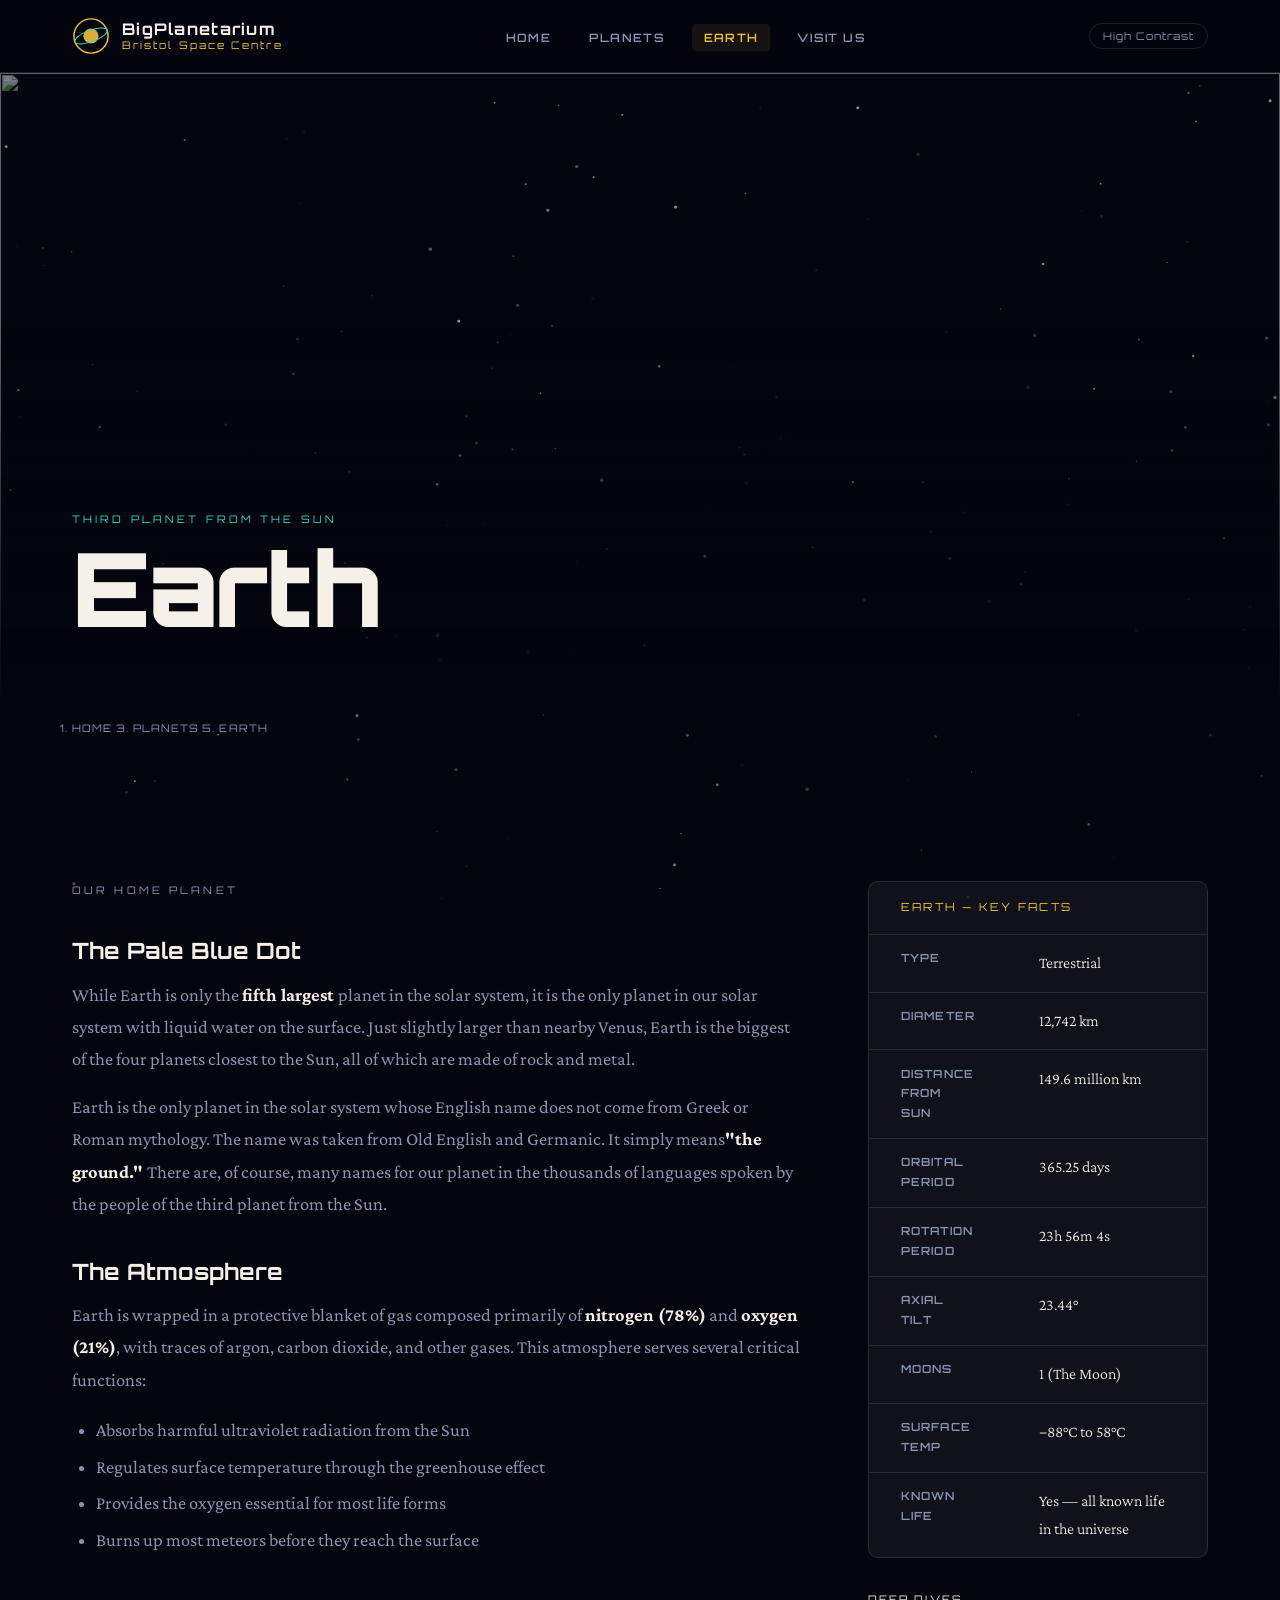
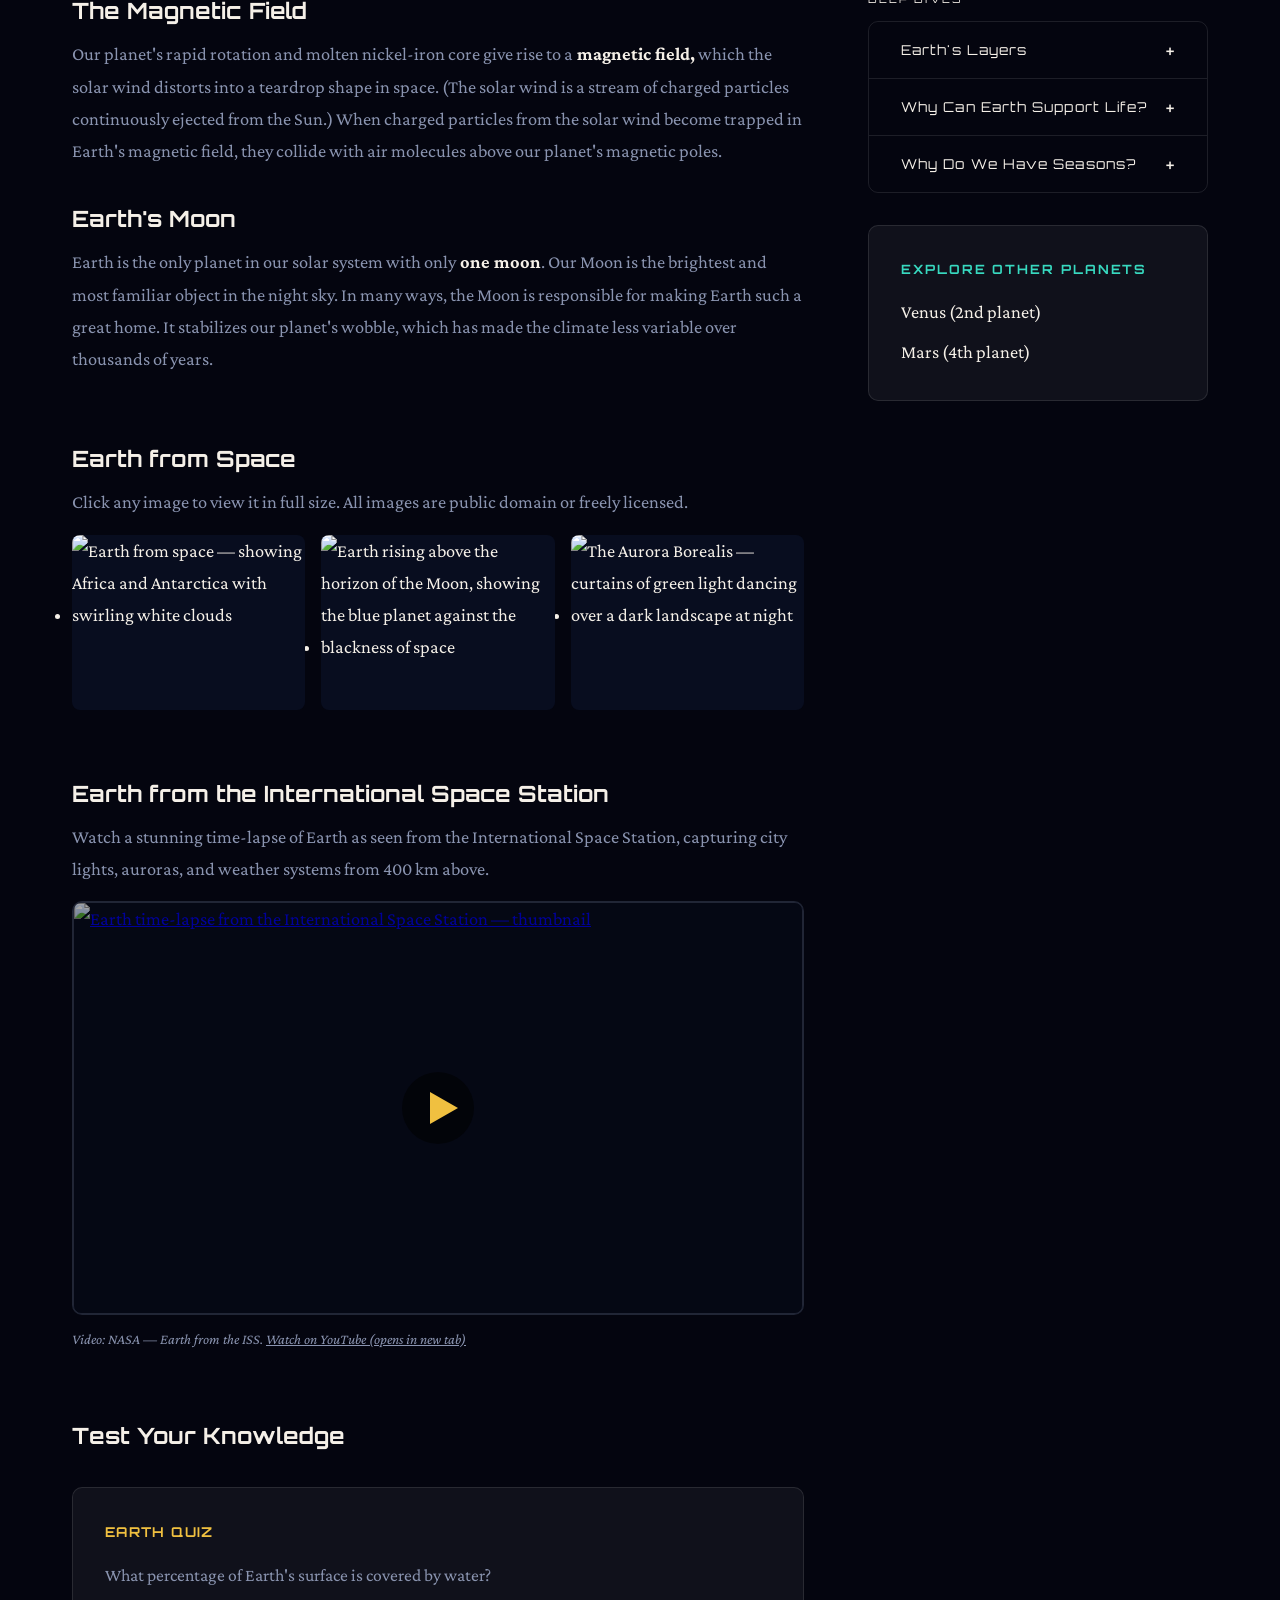
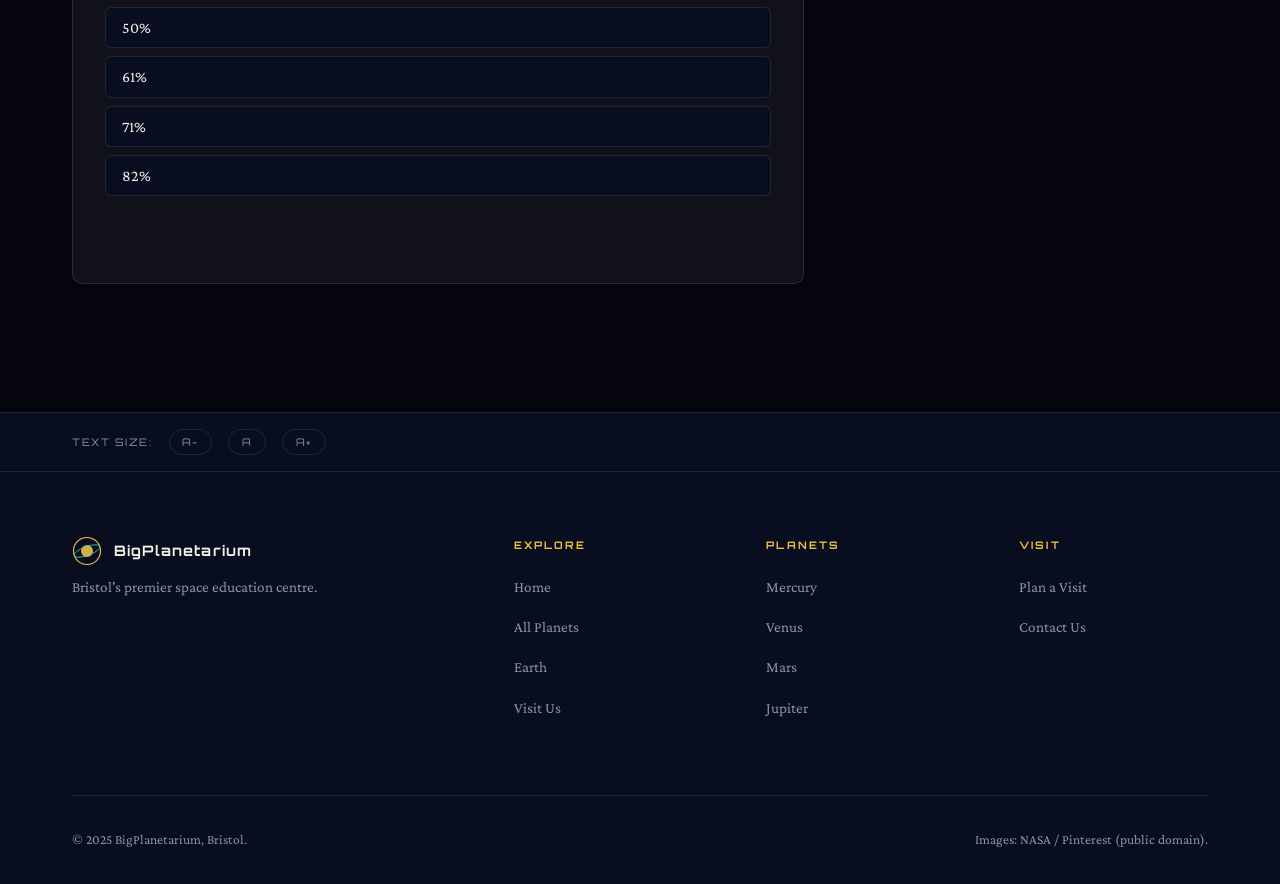
==== commit 1960d8ca: "UPDATES" ====
--- a/earth.html
+++ b/earth.html
@@ -200,19 +200,34 @@
                   International Space Station, capturing city lights, auroras,
                   and weather systems from 400 km above.
                 </p>
-                <div class="video-wrap reveal">
-                  <iframe width="560" height="315" src="https://www.youtube.com/embed/FG0fTKAqZ5g?si=7YWrjn0rTLWHgFlq" 
-                  title="YouTube video player" frameborder="0" allow="accelerometer; autoplay; clipboard-write; encrypted-media; 
-                  gyroscope; picture-in-picture; web-share" referrerpolicy="strict-origin-when-cross-origin" allowfullscreen></iframe>
-                </div>
-                <p style="color:var(--clr-muted);font-size:0.9rem;margin-top:0.5rem;">
-                  <em>Video: NASA — Earth from the ISS.
-                  <a href="https://youtu.be/FG0fTKAqZ5g?si=_Vwd6AWdwc_CxNia"
-                     rel="noopener noreferrer" target="_blank"
-                     style="color:var(--clr-accent-teal);">
-                    Watch on YouTube (opens in new tab)
-                  </a></em>
-                </p>
+                <div class="video-wrap reveal" style="max-width:800px; margin:0 auto;">
+  <a href="https://youtu.be/FG0fTKAqZ5g?si=_Vwd6AWdwc_CxNia"
+     target="_blank" rel="noopener noreferrer"
+     aria-label="Watch Earth from the ISS on YouTube (opens in new tab)"
+     style="display:block; position:relative; border-radius:8px; overflow:hidden; border:1px solid var(--clr-border);">
+    <img
+      src="https://img.youtube.com/vi/FG0fTKAqZ5g/maxresdefault.jpg"
+      alt="Earth time-lapse from the International Space Station — thumbnail"
+      loading="lazy"
+      style="width:100%; display:block; aspect-ratio:16/9; object-fit:cover;" />
+    <!-- play button overlay -->
+    <span aria-hidden="true"
+          style="position:absolute; inset:0; display:flex; align-items:center; justify-content:center; background:rgba(0,0,0,0.35); transition:background 0.2s;">
+      <svg width="72" height="72" viewBox="0 0 72 72" fill="none" xmlns="http://www.w3.org/2000/svg">
+        <circle cx="36" cy="36" r="36" fill="rgba(0,0,0,0.55)"/>
+        <polygon points="28,20 56,36 28,52" fill="#f0c040"/>
+      </svg>
+    </span>
+  </a>
+</div>
+<p style="color:var(--clr-muted);font-size:0.9rem;margin-top:0.75rem;">
+  <em>Video: NASA — Earth from the ISS.
+  <a href="https://youtu.be/FG0fTKAqZ5g?si=_Vwd6AWdwc_CxNia"
+     rel="noopener noreferrer" target="_blank"
+     style="color:var(--clr-accent-teal);">
+    Watch on YouTube (opens in new tab)
+  </a></em>
+</p>
               </section>
 
               <!-- quiz -->
